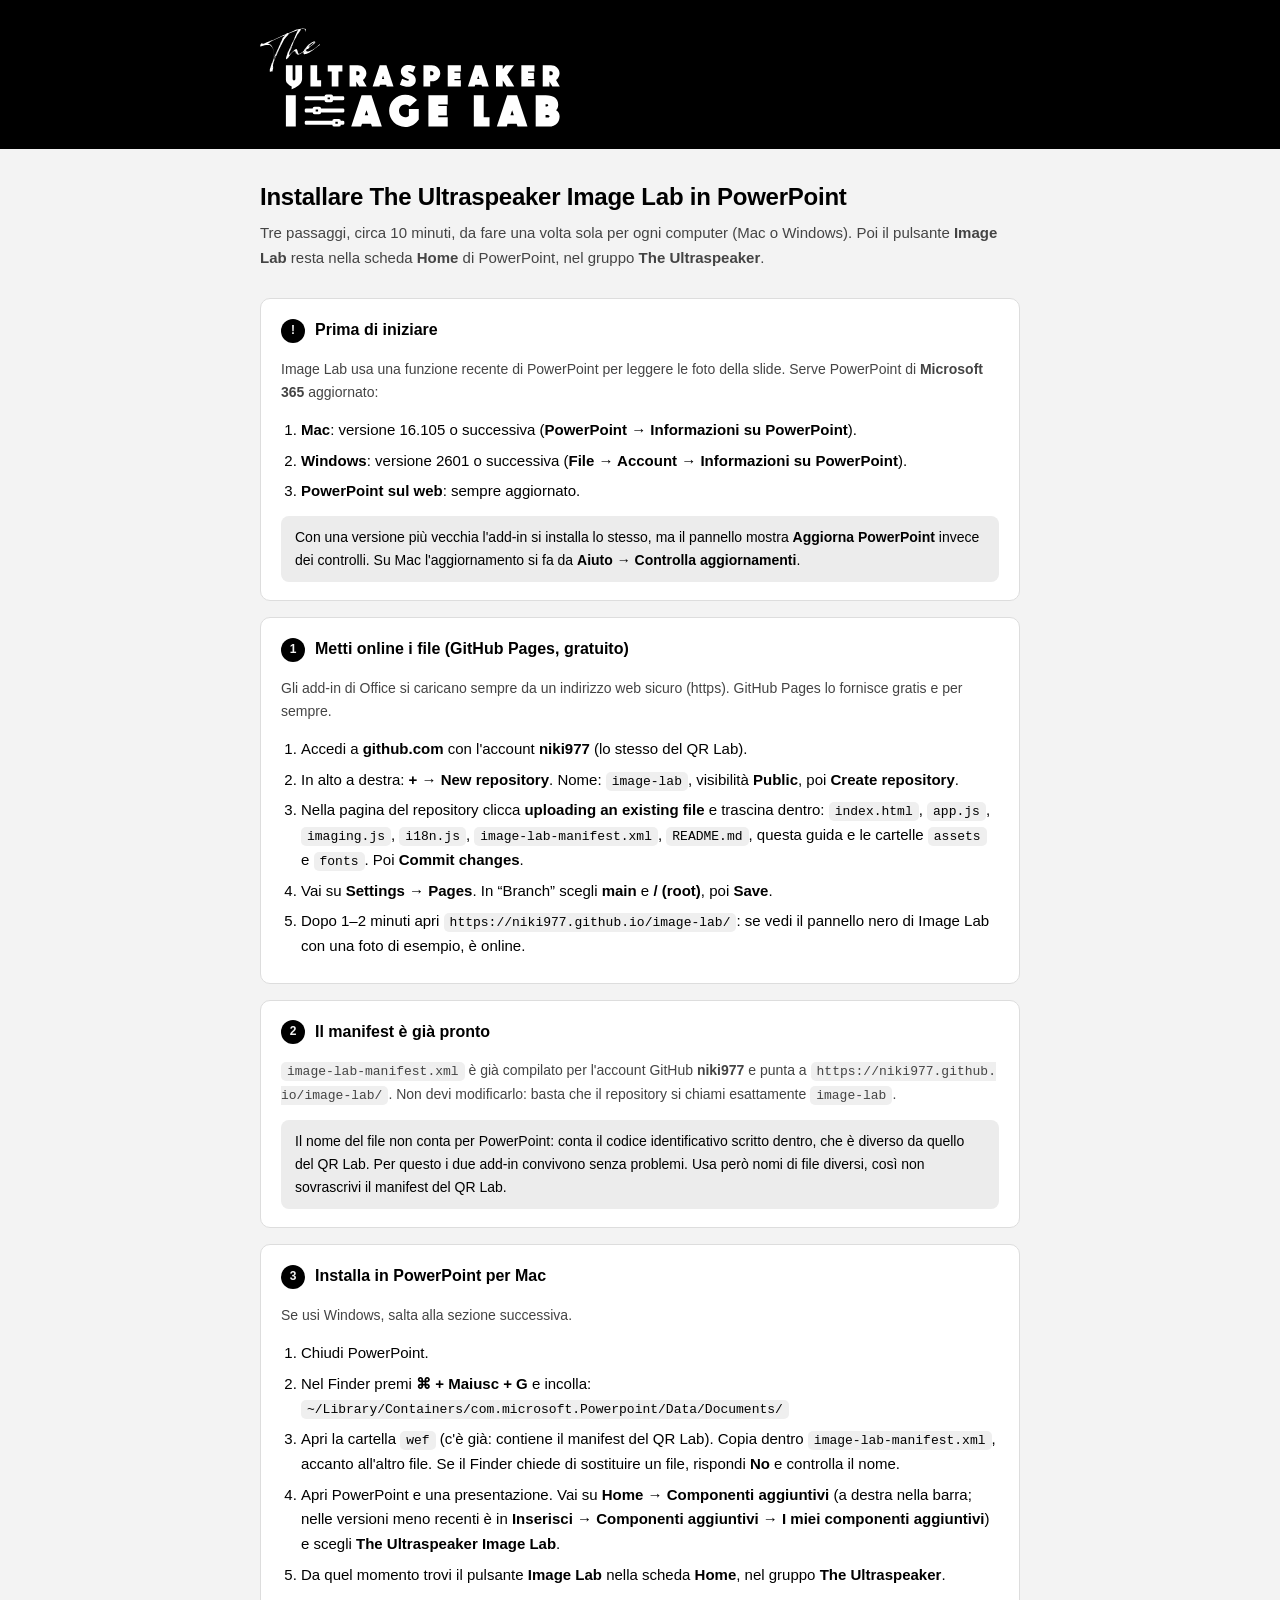
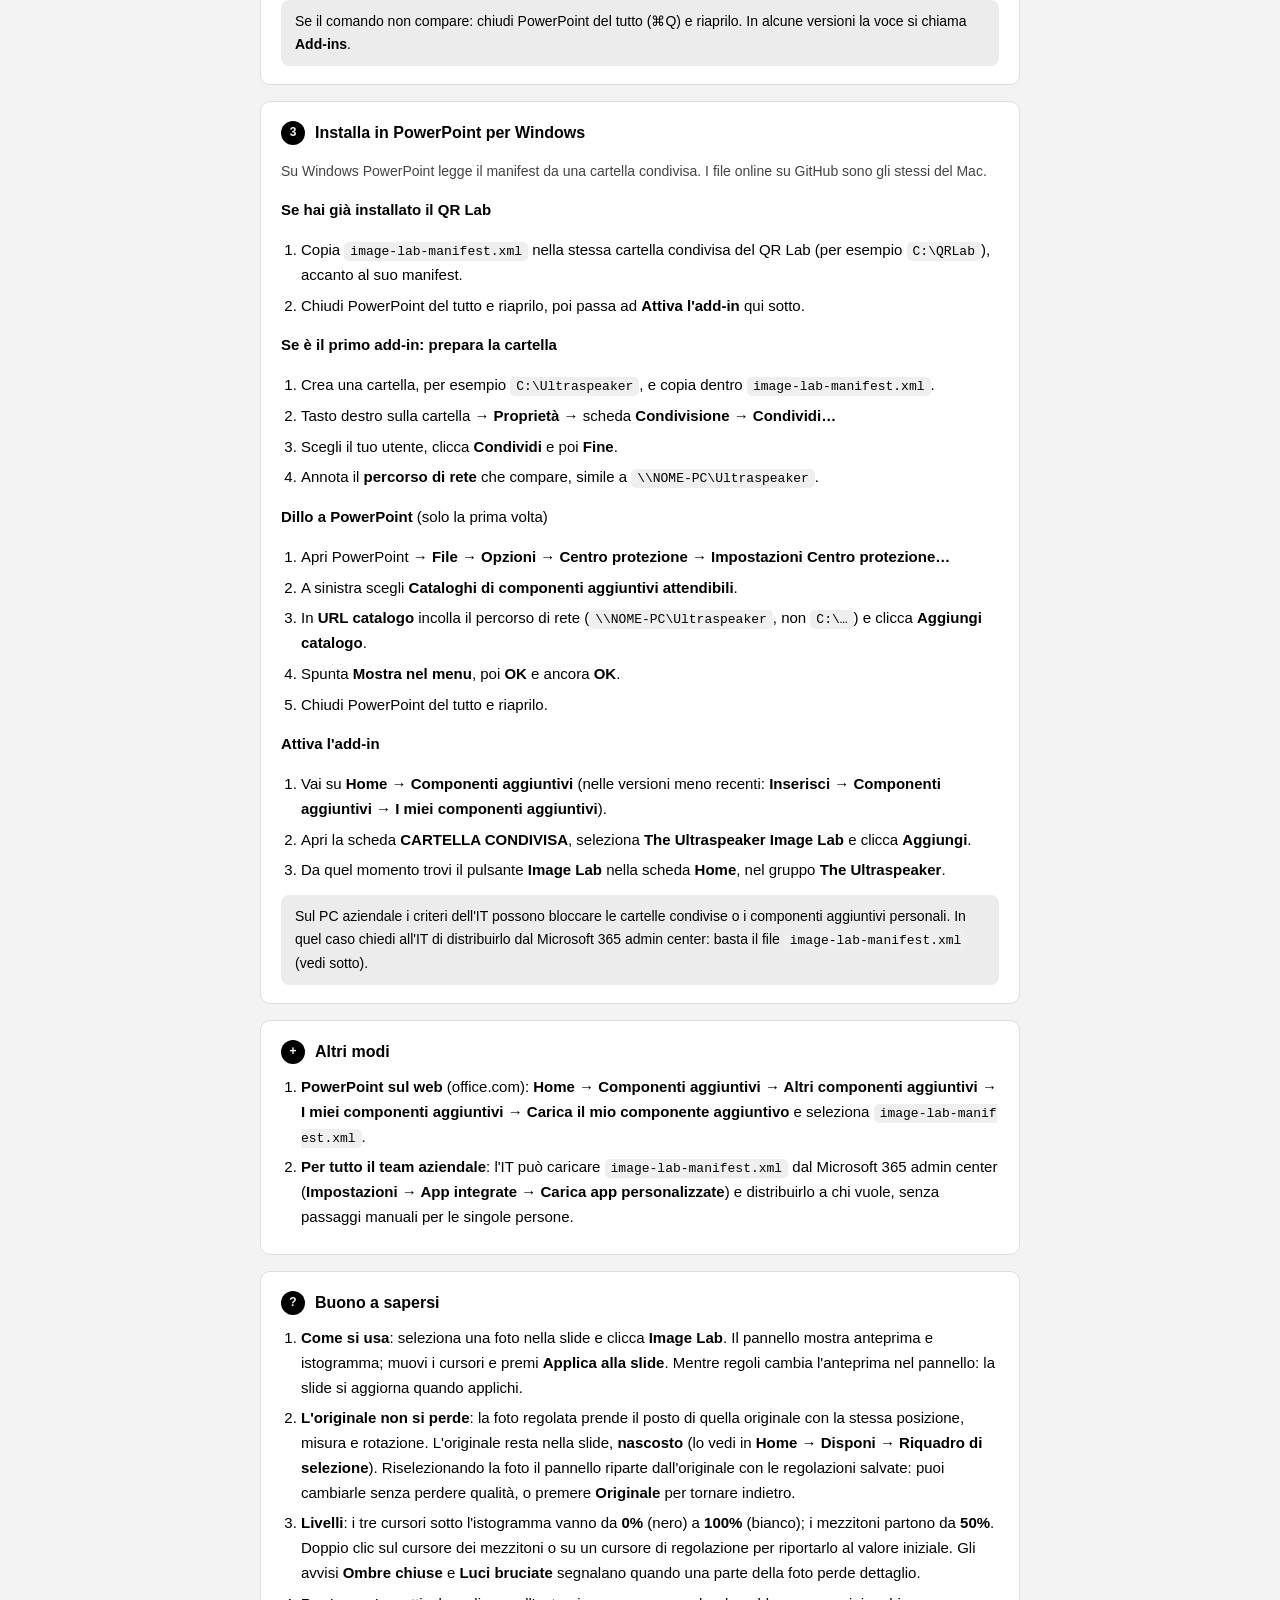
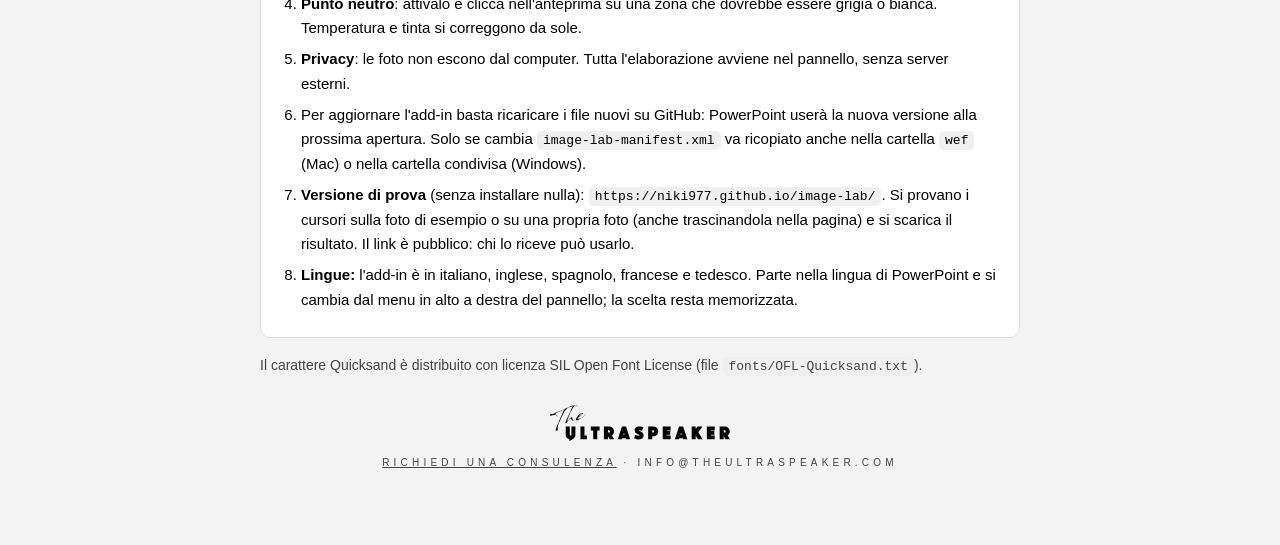
==== GUIDA-INSTALLAZIONE.html @ d221530e "Add files via upload" ====
<!doctype html>
<html lang="it">
<head>
<meta charset="utf-8">
<meta name="viewport" content="width=device-width, initial-scale=1">
<title>Installare The Ultraspeaker Image Lab</title>
<style>
@font-face{font-family:"Quicksand";font-weight:500;src:url(fonts/quicksand-latin-500-normal.woff2) format("woff2")}
@font-face{font-family:"Quicksand";font-weight:700;src:url(fonts/quicksand-latin-700-normal.woff2) format("woff2")}
:root{--bg:#f3f3f3;--surface:#fff;--ink:#000;--ink-2:#444;--line:#ddd;--soft:#ececec;--code:#efefef}
@media (prefers-color-scheme: dark){:root{--bg:#000;--surface:#111;--ink:#fff;--ink-2:#c8c8c8;--line:#2a2a2a;--soft:#222;--code:#1c1c1c;color-scheme:dark}}
body{margin:0;background:var(--bg);color:var(--ink);font:500 15px/1.65 "Quicksand","Avenir Next","Segoe UI",Arial,sans-serif}
header{background:#000;color:#fff;padding:28px 16px 22px}
header .in,main{max-width:760px;margin:0 auto}
header img{display:block;width:min(300px,75%);height:auto}
main{padding:28px 16px 64px}
h1{font-size:24px;margin:0 0 4px;letter-spacing:-.01em;text-wrap:balance}
.lead{color:var(--ink-2);margin:0 0 28px}
section{background:var(--surface);border:1px solid var(--line);border-radius:10px;padding:18px 20px;margin-bottom:16px}
h2{font-size:16px;margin:0 0 10px;display:flex;gap:10px;align-items:center}
h2 .n{background:var(--ink);color:var(--bg);border-radius:50%;width:24px;height:24px;display:grid;place-items:center;font-size:12px;flex:none}
p b,li b{font-weight:700}
ol{padding-left:20px;margin:0}li{margin:6px 0}
code{background:var(--code);padding:2px 6px;border-radius:5px;font-size:13px;word-break:break-all;font-family:ui-monospace,Menlo,monospace}
.note{background:var(--soft);border-radius:8px;padding:10px 14px;font-size:14px;margin-top:12px}
.muted{color:var(--ink-2);font-size:14px}
.tag{text-align:center;font-size:10px;letter-spacing:.42em;text-transform:uppercase;color:var(--ink-2);margin-top:28px}
.tag img{display:block;width:180px;height:auto;margin:0 auto 14px}
</style>
</head>
<body>
<header><div class="in">
  <img src="assets/logo-image-lab-white.svg" alt="The Ultraspeaker Image Lab">
</div></header>
<main>
<h1>Installare The Ultraspeaker Image Lab in PowerPoint</h1>
<p class="lead">Tre passaggi, circa 10 minuti, da fare una volta sola per ogni computer (Mac o Windows). Poi il pulsante <b>Image Lab</b> resta nella scheda <b>Home</b> di PowerPoint, nel gruppo <b>The Ultraspeaker</b>.</p>

<section>
<h2><span class="n">!</span>Prima di iniziare</h2>
<p class="muted">Image Lab usa una funzione recente di PowerPoint per leggere le foto della slide. Serve PowerPoint di <b>Microsoft 365</b> aggiornato:</p>
<ol>
<li><b>Mac</b>: versione 16.105 o successiva (<b>PowerPoint → Informazioni su PowerPoint</b>).</li>
<li><b>Windows</b>: versione 2601 o successiva (<b>File → Account → Informazioni su PowerPoint</b>).</li>
<li><b>PowerPoint sul web</b>: sempre aggiornato.</li>
</ol>
<div class="note">Con una versione più vecchia l'add-in si installa lo stesso, ma il pannello mostra <b>Aggiorna PowerPoint</b> invece dei controlli. Su Mac l'aggiornamento si fa da <b>Aiuto → Controlla aggiornamenti</b>.</div>
</section>

<section>
<h2><span class="n">1</span>Metti online i file (GitHub Pages, gratuito)</h2>
<p class="muted">Gli add-in di Office si caricano sempre da un indirizzo web sicuro (https). GitHub Pages lo fornisce gratis e per sempre.</p>
<ol>
<li>Accedi a <b>github.com</b> con l'account <b>niki977</b> (lo stesso del QR Lab).</li>
<li>In alto a destra: <b>+ → New repository</b>. Nome: <code>image-lab</code>, visibilità <b>Public</b>, poi <b>Create repository</b>.</li>
<li>Nella pagina del repository clicca <b>uploading an existing file</b> e trascina dentro: <code>index.html</code>, <code>app.js</code>, <code>imaging.js</code>, <code>i18n.js</code>, <code>image-lab-manifest.xml</code>, <code>README.md</code>, questa guida e le cartelle <code>assets</code> e <code>fonts</code>. Poi <b>Commit changes</b>.</li>
<li>Vai su <b>Settings → Pages</b>. In “Branch” scegli <b>main</b> e <b>/ (root)</b>, poi <b>Save</b>.</li>
<li>Dopo 1–2 minuti apri <code>https://niki977.github.io/image-lab/</code>: se vedi il pannello nero di Image Lab con una foto di esempio, è online.</li>
</ol>
</section>

<section>
<h2><span class="n">2</span>Il manifest è già pronto</h2>
<p class="muted"><code>image-lab-manifest.xml</code> è già compilato per l'account GitHub <b>niki977</b> e punta a <code>https://niki977.github.io/image-lab/</code>. Non devi modificarlo: basta che il repository si chiami esattamente <code>image-lab</code>.</p>
<div class="note">Il nome del file non conta per PowerPoint: conta il codice identificativo scritto dentro, che è diverso da quello del QR Lab. Per questo i due add-in convivono senza problemi. Usa però nomi di file diversi, così non sovrascrivi il manifest del QR Lab.</div>
</section>

<section>
<h2><span class="n">3</span>Installa in PowerPoint per Mac</h2>
<p class="muted">Se usi Windows, salta alla sezione successiva.</p>
<ol>
<li>Chiudi PowerPoint.</li>
<li>Nel Finder premi <b>⌘ + Maiusc + G</b> e incolla:<br><code>~/Library/Containers/com.microsoft.Powerpoint/Data/Documents/</code></li>
<li>Apri la cartella <code>wef</code> (c'è già: contiene il manifest del QR Lab). Copia dentro <code>image-lab-manifest.xml</code>, accanto all'altro file. Se il Finder chiede di sostituire un file, rispondi <b>No</b> e controlla il nome.</li>
<li>Apri PowerPoint e una presentazione. Vai su <b>Home → Componenti aggiuntivi</b> (a destra nella barra; nelle versioni meno recenti è in <b>Inserisci → Componenti aggiuntivi → I miei componenti aggiuntivi</b>) e scegli <b>The Ultraspeaker Image Lab</b>.</li>
<li>Da quel momento trovi il pulsante <b>Image Lab</b> nella scheda <b>Home</b>, nel gruppo <b>The Ultraspeaker</b>.</li>
</ol>
<div class="note">Se il comando non compare: chiudi PowerPoint del tutto (⌘Q) e riaprilo. In alcune versioni la voce si chiama <b>Add-ins</b>.</div>
</section>

<section>
<h2><span class="n">3</span>Installa in PowerPoint per Windows</h2>
<p class="muted">Su Windows PowerPoint legge il manifest da una cartella condivisa. I file online su GitHub sono gli stessi del Mac.</p>
<p><b>Se hai già installato il QR Lab</b></p>
<ol>
<li>Copia <code>image-lab-manifest.xml</code> nella stessa cartella condivisa del QR Lab (per esempio <code>C:\QRLab</code>), accanto al suo manifest.</li>
<li>Chiudi PowerPoint del tutto e riaprilo, poi passa ad <b>Attiva l'add-in</b> qui sotto.</li>
</ol>
<p><b>Se è il primo add-in: prepara la cartella</b></p>
<ol>
<li>Crea una cartella, per esempio <code>C:\Ultraspeaker</code>, e copia dentro <code>image-lab-manifest.xml</code>.</li>
<li>Tasto destro sulla cartella → <b>Proprietà</b> → scheda <b>Condivisione</b> → <b>Condividi…</b></li>
<li>Scegli il tuo utente, clicca <b>Condividi</b> e poi <b>Fine</b>.</li>
<li>Annota il <b>percorso di rete</b> che compare, simile a <code>\\NOME-PC\Ultraspeaker</code>.</li>
</ol>
<p><b>Dillo a PowerPoint</b> (solo la prima volta)</p>
<ol>
<li>Apri PowerPoint → <b>File → Opzioni → Centro protezione → Impostazioni Centro protezione…</b></li>
<li>A sinistra scegli <b>Cataloghi di componenti aggiuntivi attendibili</b>.</li>
<li>In <b>URL catalogo</b> incolla il percorso di rete (<code>\\NOME-PC\Ultraspeaker</code>, non <code>C:\…</code>) e clicca <b>Aggiungi catalogo</b>.</li>
<li>Spunta <b>Mostra nel menu</b>, poi <b>OK</b> e ancora <b>OK</b>.</li>
<li>Chiudi PowerPoint del tutto e riaprilo.</li>
</ol>
<p><b>Attiva l'add-in</b></p>
<ol>
<li>Vai su <b>Home → Componenti aggiuntivi</b> (nelle versioni meno recenti: <b>Inserisci → Componenti aggiuntivi → I miei componenti aggiuntivi</b>).</li>
<li>Apri la scheda <b>CARTELLA CONDIVISA</b>, seleziona <b>The Ultraspeaker Image Lab</b> e clicca <b>Aggiungi</b>.</li>
<li>Da quel momento trovi il pulsante <b>Image Lab</b> nella scheda <b>Home</b>, nel gruppo <b>The Ultraspeaker</b>.</li>
</ol>
<div class="note">Sul PC aziendale i criteri dell'IT possono bloccare le cartelle condivise o i componenti aggiuntivi personali. In quel caso chiedi all'IT di distribuirlo dal Microsoft 365 admin center: basta il file <code>image-lab-manifest.xml</code> (vedi sotto).</div>
</section>

<section>
<h2><span class="n">+</span>Altri modi</h2>
<ol>
<li><b>PowerPoint sul web</b> (office.com): <b>Home → Componenti aggiuntivi → Altri componenti aggiuntivi → I miei componenti aggiuntivi → Carica il mio componente aggiuntivo</b> e seleziona <code>image-lab-manifest.xml</code>.</li>
<li><b>Per tutto il team aziendale</b>: l'IT può caricare <code>image-lab-manifest.xml</code> dal Microsoft 365 admin center (<b>Impostazioni → App integrate → Carica app personalizzate</b>) e distribuirlo a chi vuole, senza passaggi manuali per le singole persone.</li>
</ol>
</section>

<section>
<h2><span class="n">?</span>Buono a sapersi</h2>
<ol>
<li><b>Come si usa</b>: seleziona una foto nella slide e clicca <b>Image Lab</b>. Il pannello mostra anteprima e istogramma; muovi i cursori e premi <b>Applica alla slide</b>. Mentre regoli cambia l'anteprima nel pannello: la slide si aggiorna quando applichi.</li>
<li><b>L'originale non si perde</b>: la foto regolata prende il posto di quella originale con la stessa posizione, misura e rotazione. L'originale resta nella slide, <b>nascosto</b> (lo vedi in <b>Home → Disponi → Riquadro di selezione</b>). Riselezionando la foto il pannello riparte dall'originale con le regolazioni salvate: puoi cambiarle senza perdere qualità, o premere <b>Originale</b> per tornare indietro.</li>
<li><b>Livelli</b>: i tre cursori sotto l'istogramma vanno da <b>0%</b> (nero) a <b>100%</b> (bianco); i mezzitoni partono da <b>50%</b>. Doppio clic sul cursore dei mezzitoni o su un cursore di regolazione per riportarlo al valore iniziale. Gli avvisi <b>Ombre chiuse</b> e <b>Luci bruciate</b> segnalano quando una parte della foto perde dettaglio.</li>
<li><b>Punto neutro</b>: attivalo e clicca nell'anteprima su una zona che dovrebbe essere grigia o bianca. Temperatura e tinta si correggono da sole.</li>
<li><b>Privacy</b>: le foto non escono dal computer. Tutta l'elaborazione avviene nel pannello, senza server esterni.</li>
<li>Per aggiornare l'add-in basta ricaricare i file nuovi su GitHub: PowerPoint userà la nuova versione alla prossima apertura. Solo se cambia <code>image-lab-manifest.xml</code> va ricopiato anche nella cartella <code>wef</code> (Mac) o nella cartella condivisa (Windows).</li>
<li><b>Versione di prova</b> (senza installare nulla): <code>https://niki977.github.io/image-lab/</code>. Si provano i cursori sulla foto di esempio o su una propria foto (anche trascinandola nella pagina) e si scarica il risultato. Il link è pubblico: chi lo riceve può usarlo.</li>
<li><b>Lingue:</b> l'add-in è in italiano, inglese, spagnolo, francese e tedesco. Parte nella lingua di PowerPoint e si cambia dal menu in alto a destra del pannello; la scelta resta memorizzata.</li>
</ol>
</section>
<p class="muted">Il carattere Quicksand è distribuito con licenza SIL Open Font License (file <code>fonts/OFL-Quicksand.txt</code>).</p>
<p class="tag"><picture><source srcset="assets/logo-ultraspeaker-white.svg" media="(prefers-color-scheme: dark)"><img src="assets/logo-ultraspeaker-black.svg" alt="The Ultraspeaker"></picture><a href="mailto:info@theultraspeaker.com" style="color:inherit">Richiedi una consulenza</a> · info@theultraspeaker.com</p>
</main>
</body>
</html>
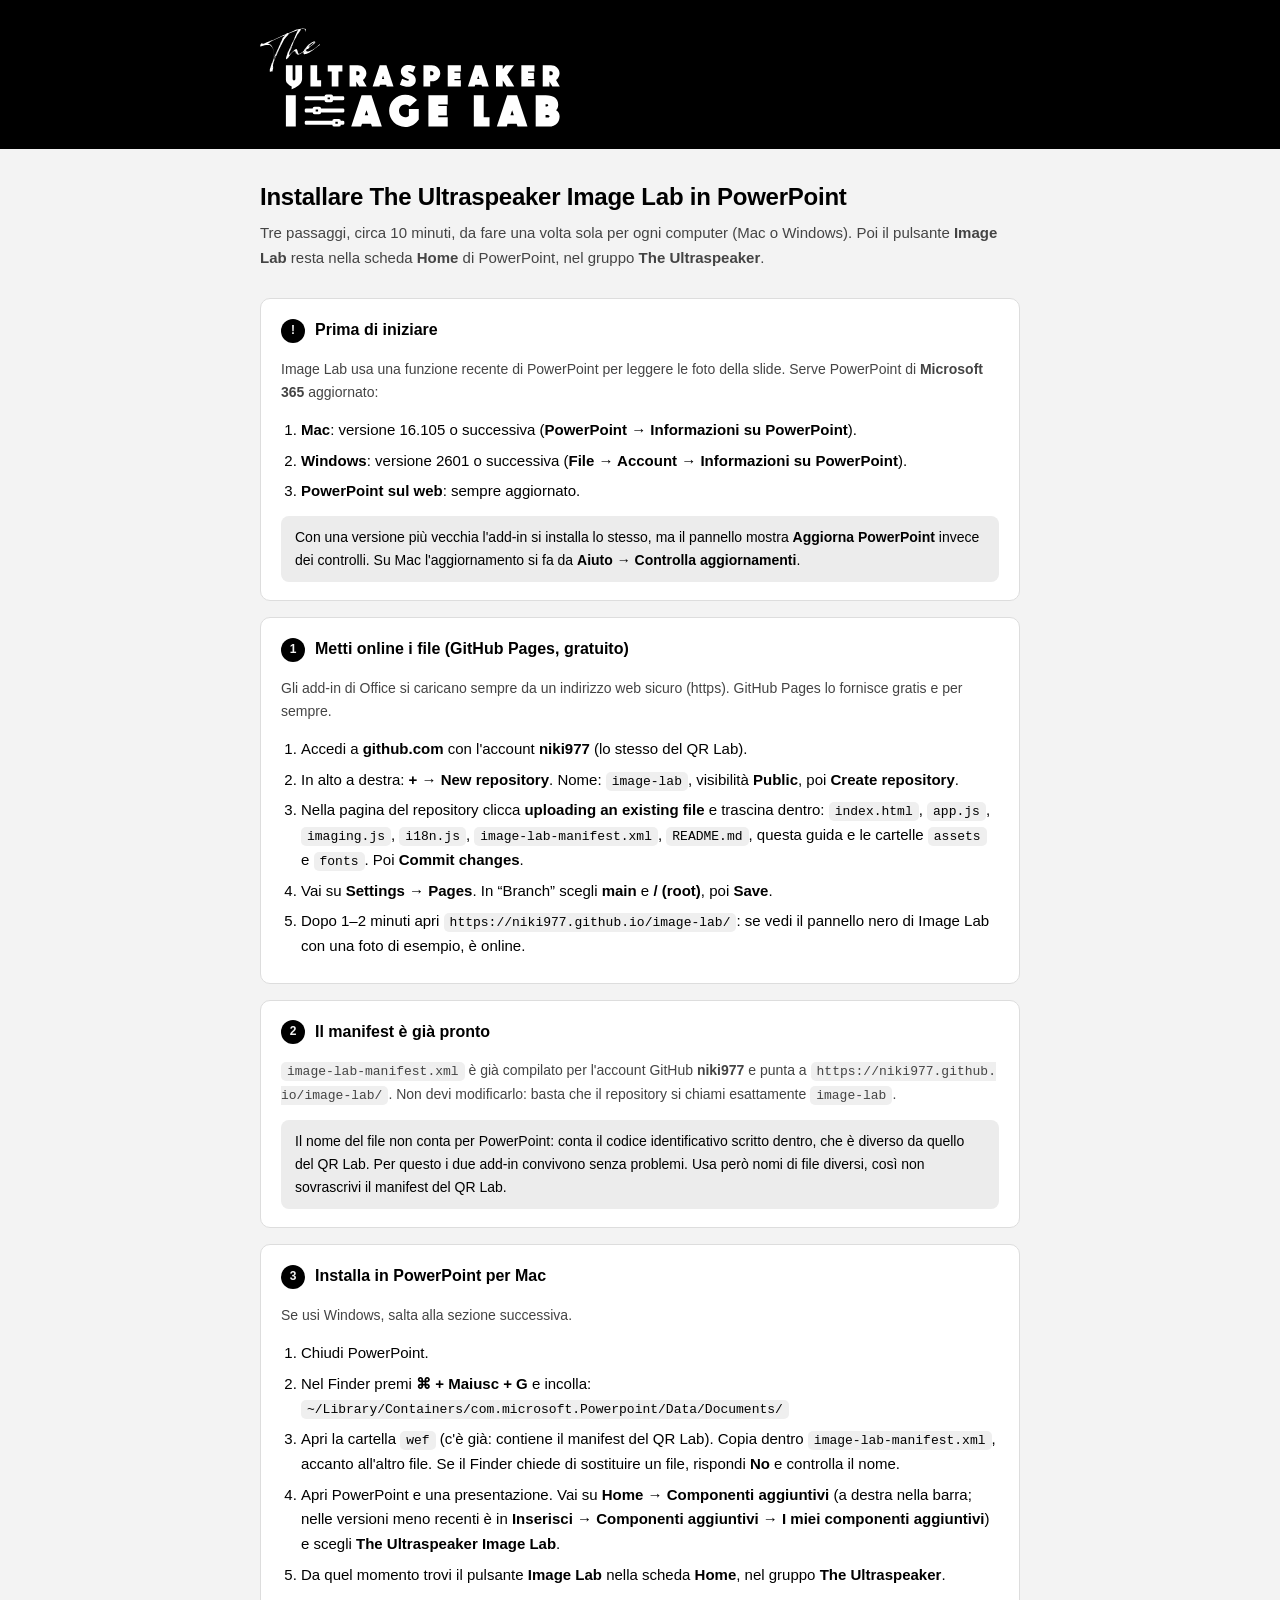
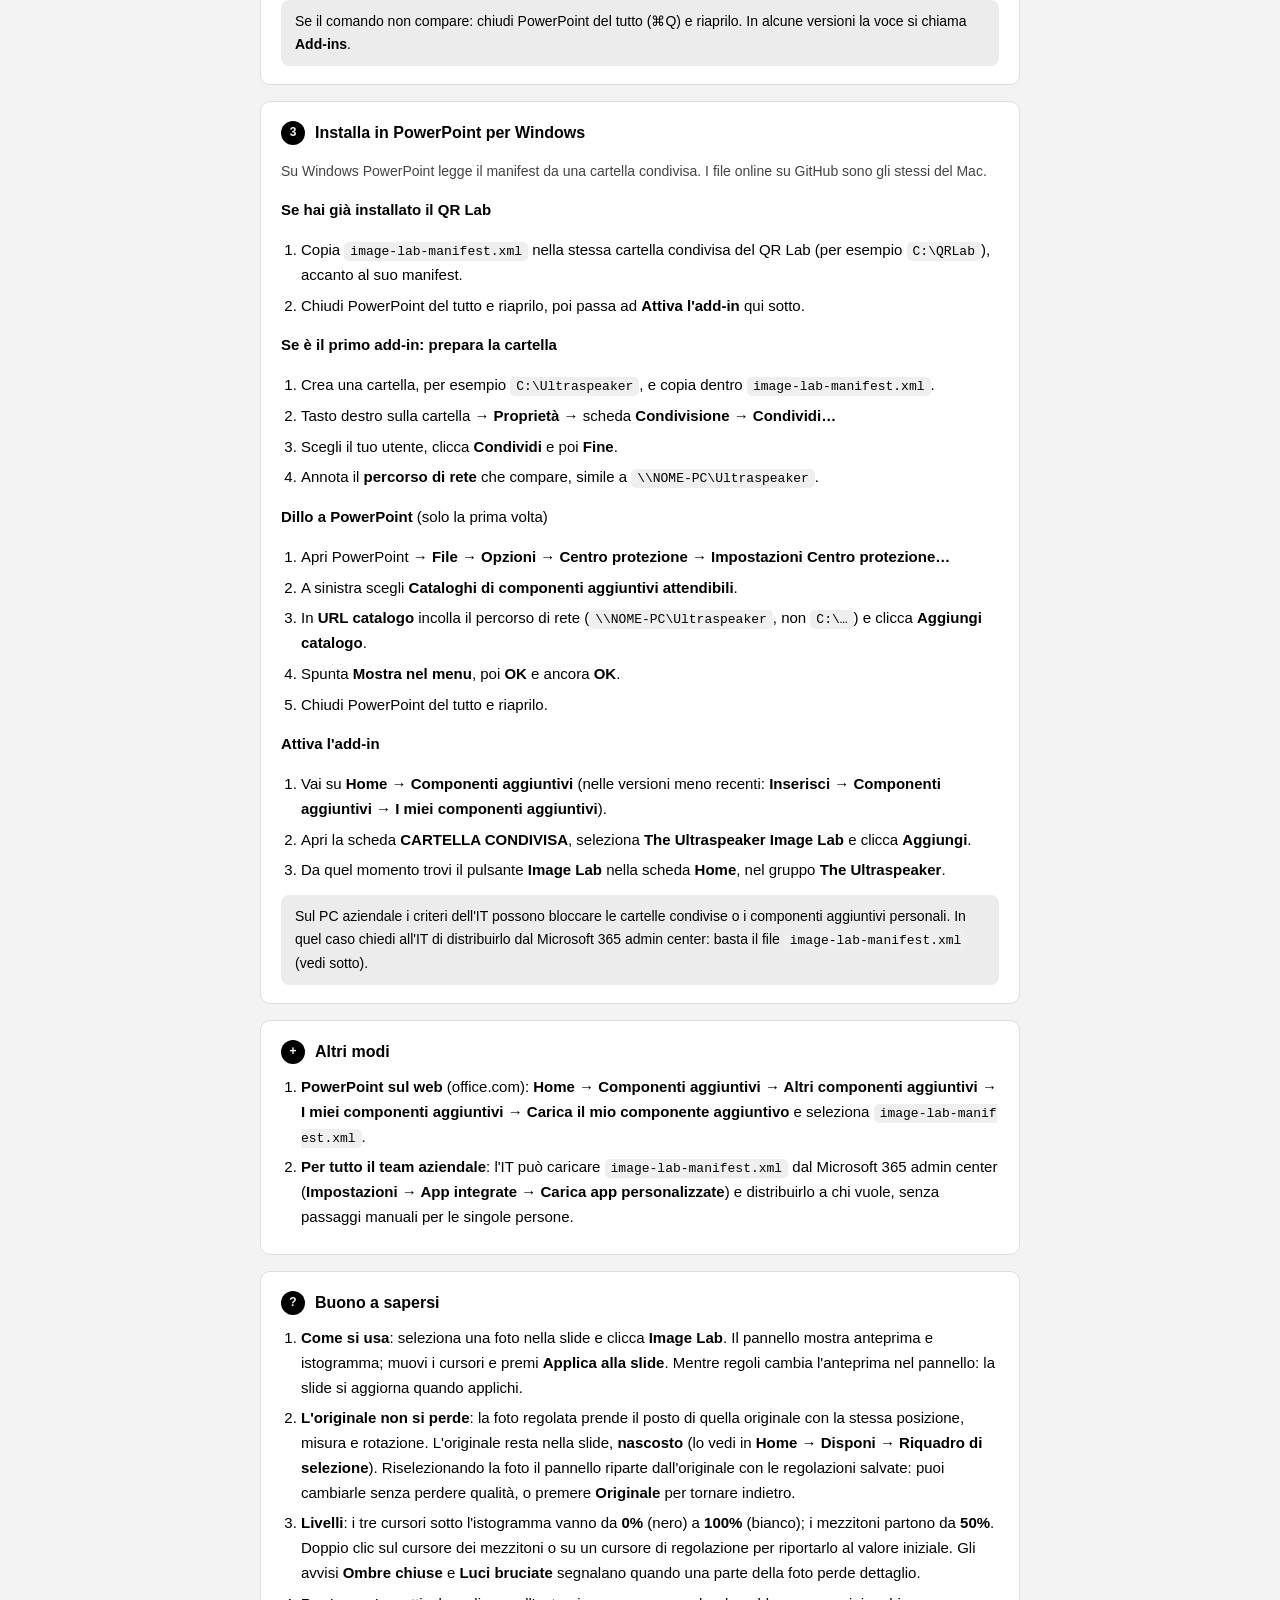
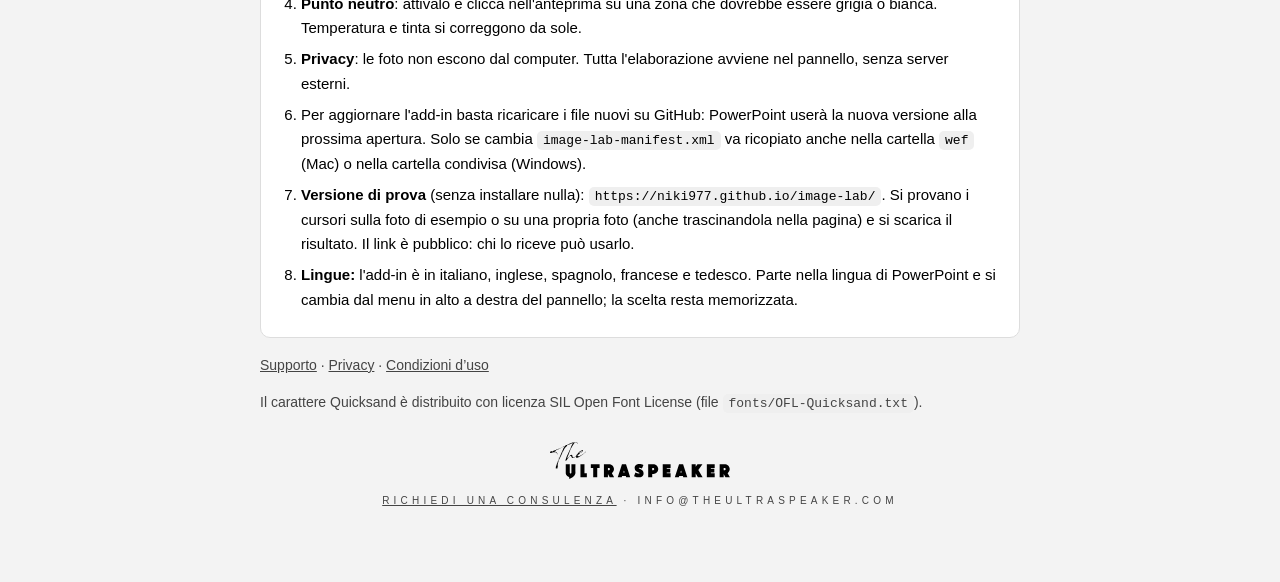
==== commit 10b1fe60: "Add files via upload" ====
--- a/GUIDA-INSTALLAZIONE.html
+++ b/GUIDA-INSTALLAZIONE.html
@@ -4,6 +4,9 @@
 <meta charset="utf-8">
 <meta name="viewport" content="width=device-width, initial-scale=1">
 <title>Installare The Ultraspeaker Image Lab</title>
+<link rel="icon" type="image/png" sizes="32x32" href="assets/image-lab-icon-32.png">
+<link rel="icon" type="image/svg+xml" href="assets/favicon.svg">
+<link rel="apple-touch-icon" href="assets/image-lab-icon-180.png">
 <style>
 @font-face{font-family:"Quicksand";font-weight:500;src:url(fonts/quicksand-latin-500-normal.woff2) format("woff2")}
 @font-face{font-family:"Quicksand";font-weight:700;src:url(fonts/quicksand-latin-700-normal.woff2) format("woff2")}
@@ -131,6 +134,7 @@
 <li><b>Lingue:</b> l'add-in è in italiano, inglese, spagnolo, francese e tedesco. Parte nella lingua di PowerPoint e si cambia dal menu in alto a destra del pannello; la scelta resta memorizzata.</li>
 </ol>
 </section>
+<p class="muted"><a href="support.html" style="color:inherit">Supporto</a> · <a href="privacy.html" style="color:inherit">Privacy</a> · <a href="terms.html" style="color:inherit">Condizioni d’uso</a></p>
 <p class="muted">Il carattere Quicksand è distribuito con licenza SIL Open Font License (file <code>fonts/OFL-Quicksand.txt</code>).</p>
 <p class="tag"><picture><source srcset="assets/logo-ultraspeaker-white.svg" media="(prefers-color-scheme: dark)"><img src="assets/logo-ultraspeaker-black.svg" alt="The Ultraspeaker"></picture><a href="mailto:info@theultraspeaker.com" style="color:inherit">Richiedi una consulenza</a> · info@theultraspeaker.com</p>
 </main>
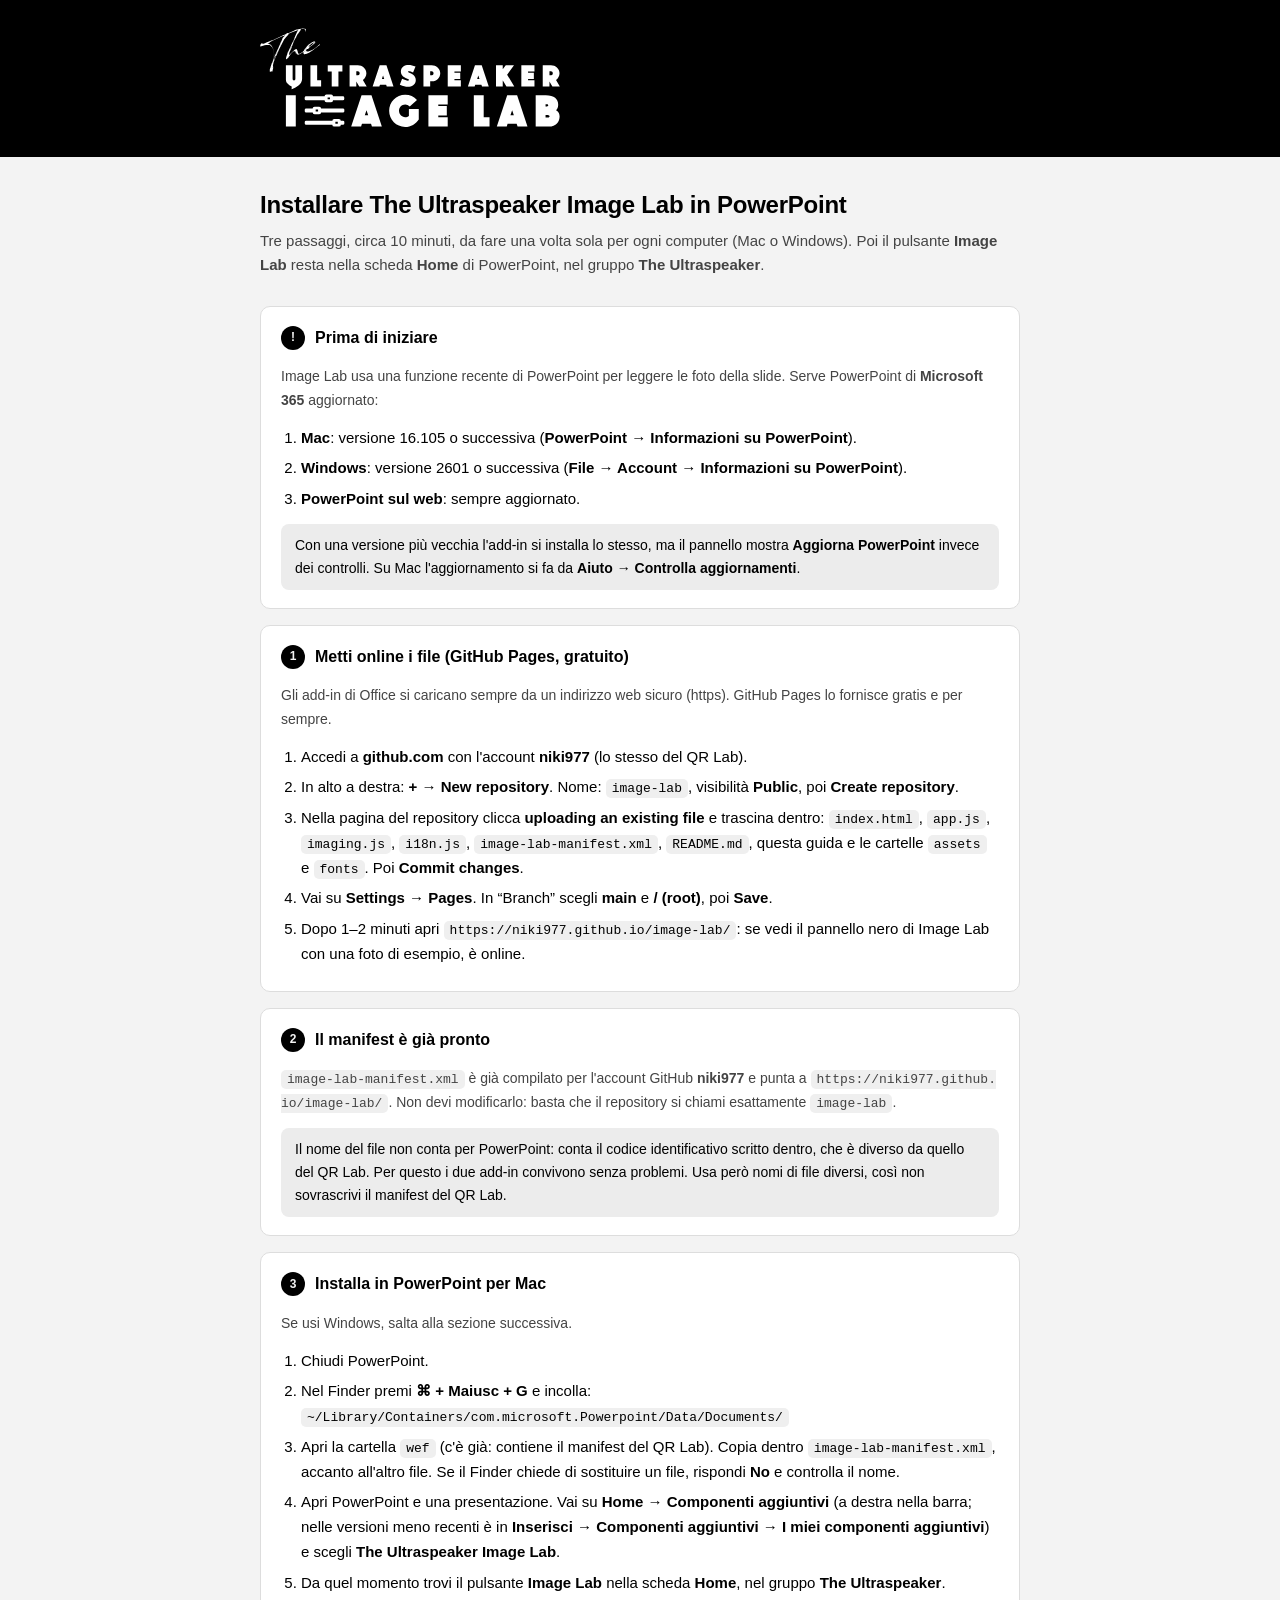
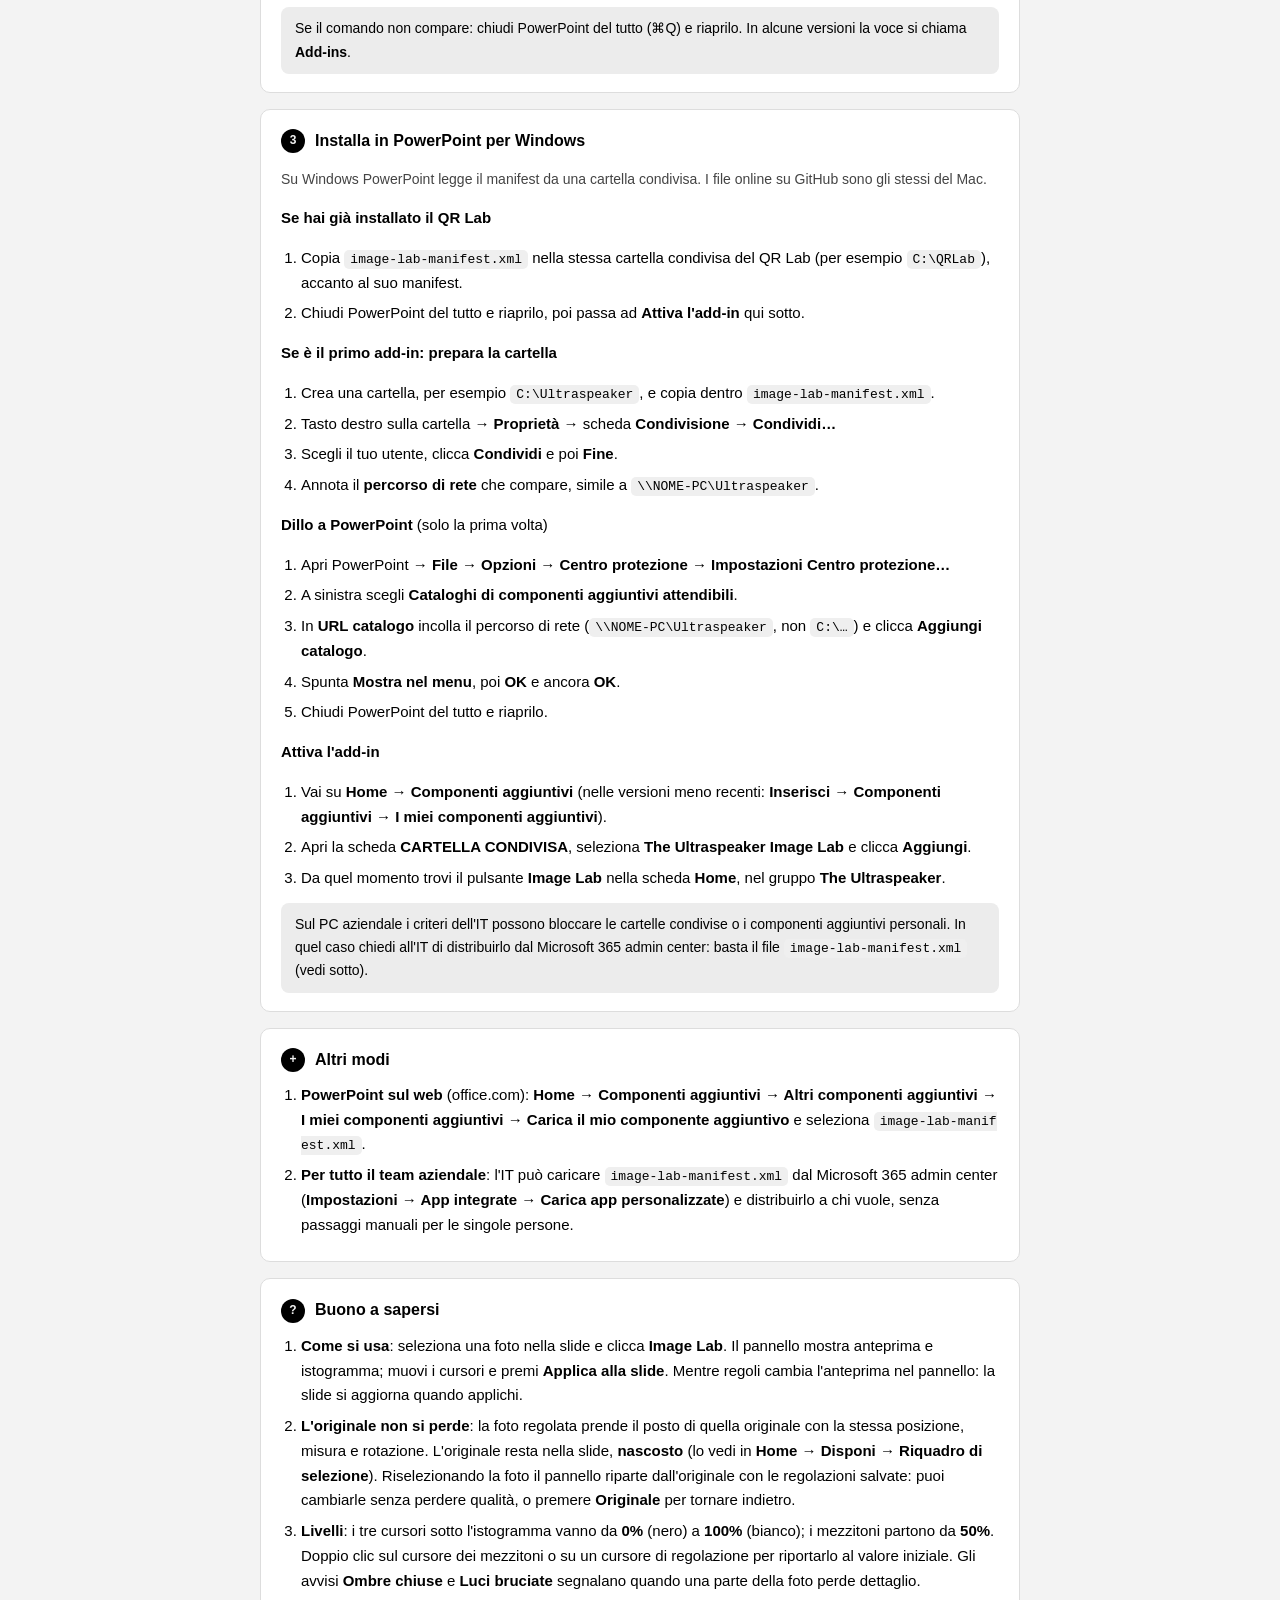
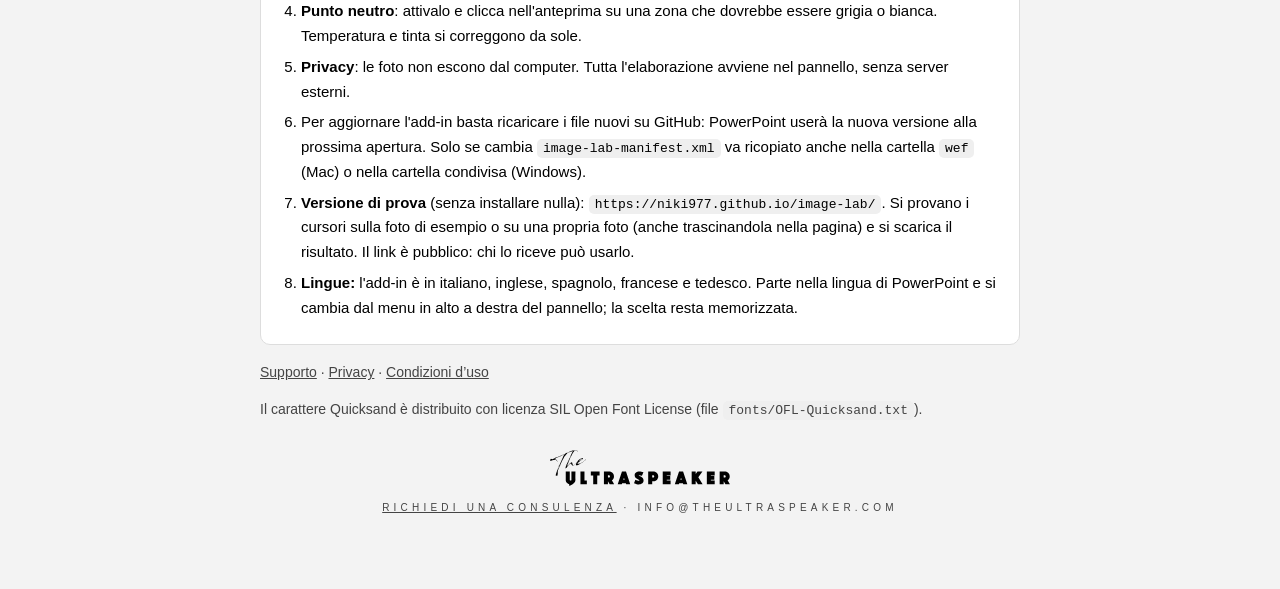
==== commit 9f4d434e: "Add files via upload" ====
--- a/GUIDA-INSTALLAZIONE.html
+++ b/GUIDA-INSTALLAZIONE.html
@@ -33,7 +33,7 @@
 </head>
 <body>
 <header><div class="in">
-  <img src="assets/logo-image-lab-white.svg" alt="The Ultraspeaker Image Lab">
+  <a href="https://www.theultraspeaker.com/" target="_blank" rel="noopener" style="display:inline-block"><img src="assets/logo-image-lab-white.svg" alt="The Ultraspeaker Image Lab"></a>
 </div></header>
 <main>
 <h1>Installare The Ultraspeaker Image Lab in PowerPoint</h1>
@@ -136,7 +136,7 @@
 </section>
 <p class="muted"><a href="support.html" style="color:inherit">Supporto</a> · <a href="privacy.html" style="color:inherit">Privacy</a> · <a href="terms.html" style="color:inherit">Condizioni d’uso</a></p>
 <p class="muted">Il carattere Quicksand è distribuito con licenza SIL Open Font License (file <code>fonts/OFL-Quicksand.txt</code>).</p>
-<p class="tag"><picture><source srcset="assets/logo-ultraspeaker-white.svg" media="(prefers-color-scheme: dark)"><img src="assets/logo-ultraspeaker-black.svg" alt="The Ultraspeaker"></picture><a href="mailto:info@theultraspeaker.com" style="color:inherit">Richiedi una consulenza</a> · info@theultraspeaker.com</p>
+<p class="tag"><a href="https://www.theultraspeaker.com/" target="_blank" rel="noopener" style="display:block"><picture><source srcset="assets/logo-ultraspeaker-white.svg" media="(prefers-color-scheme: dark)"><img src="assets/logo-ultraspeaker-black.svg" alt="The Ultraspeaker"></picture></a><a href="mailto:info@theultraspeaker.com" style="color:inherit">Richiedi una consulenza</a> · info@theultraspeaker.com</p>
 </main>
 </body>
 </html>
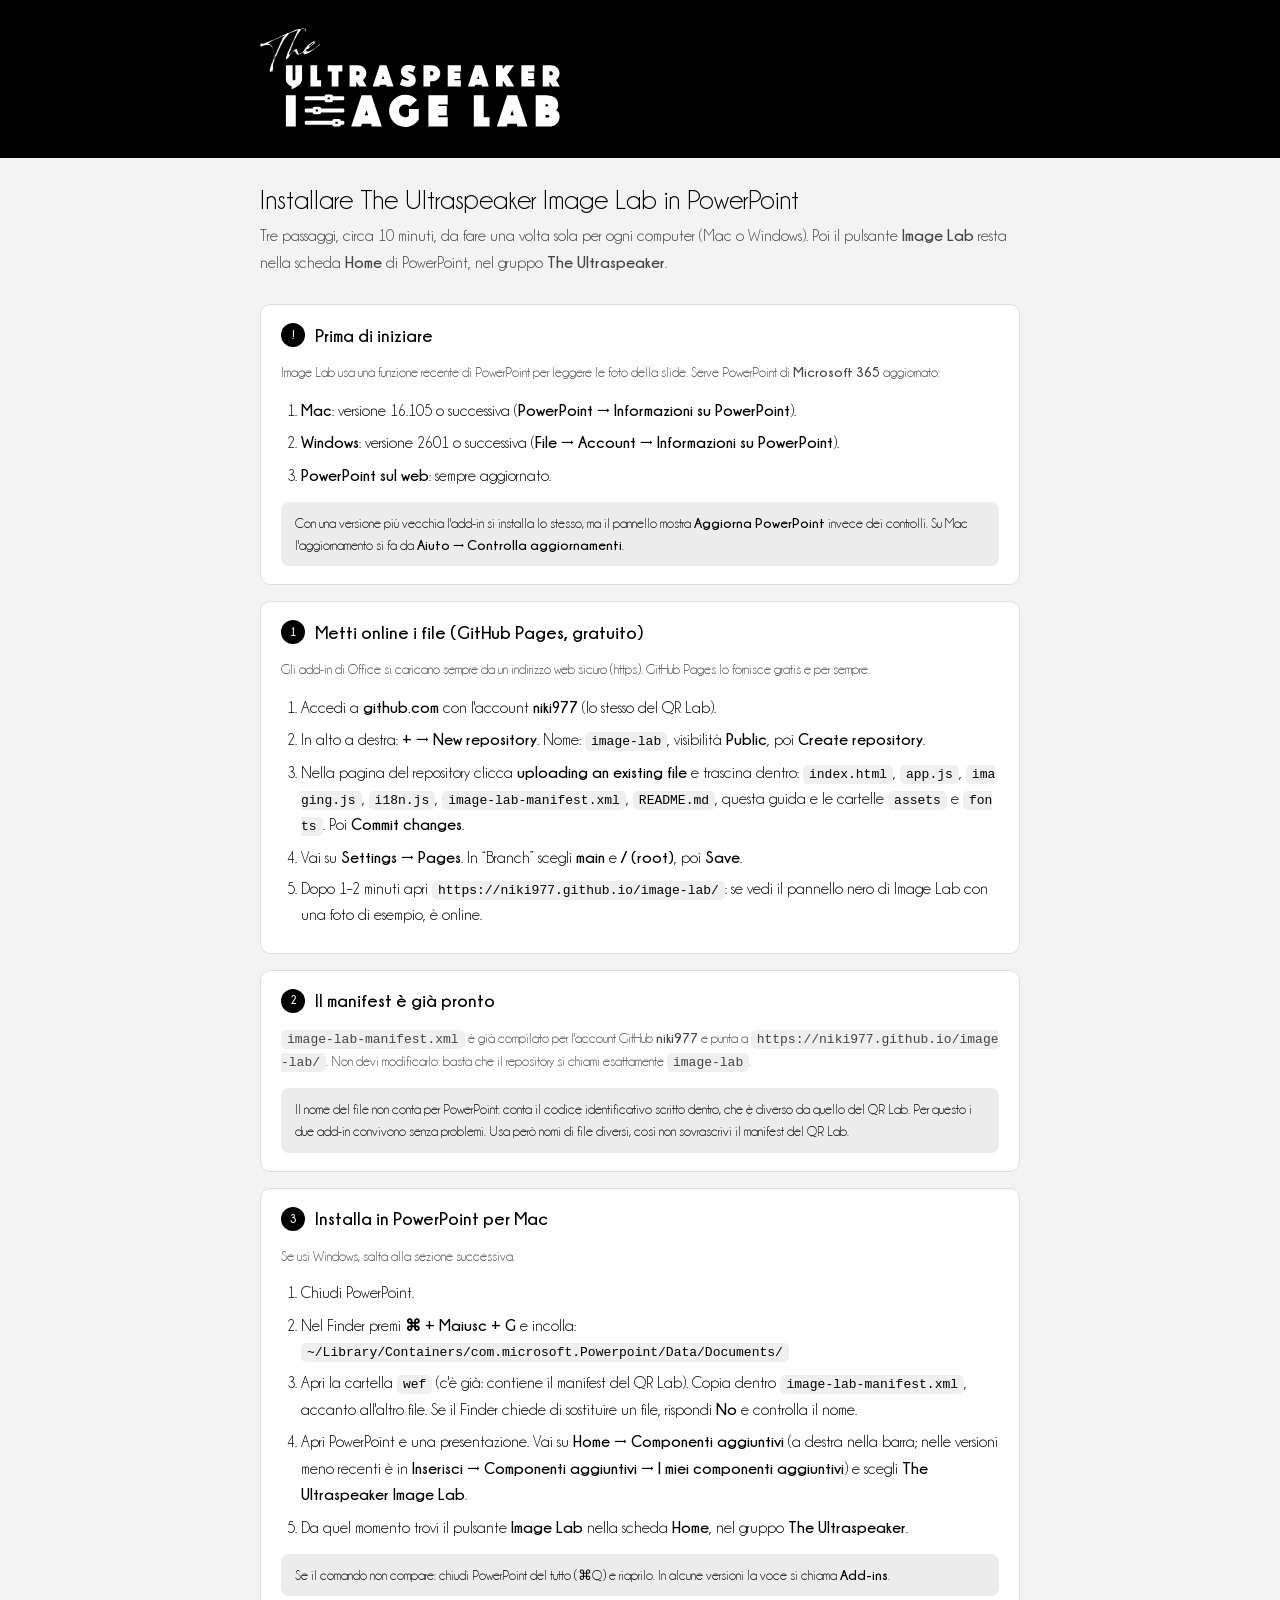
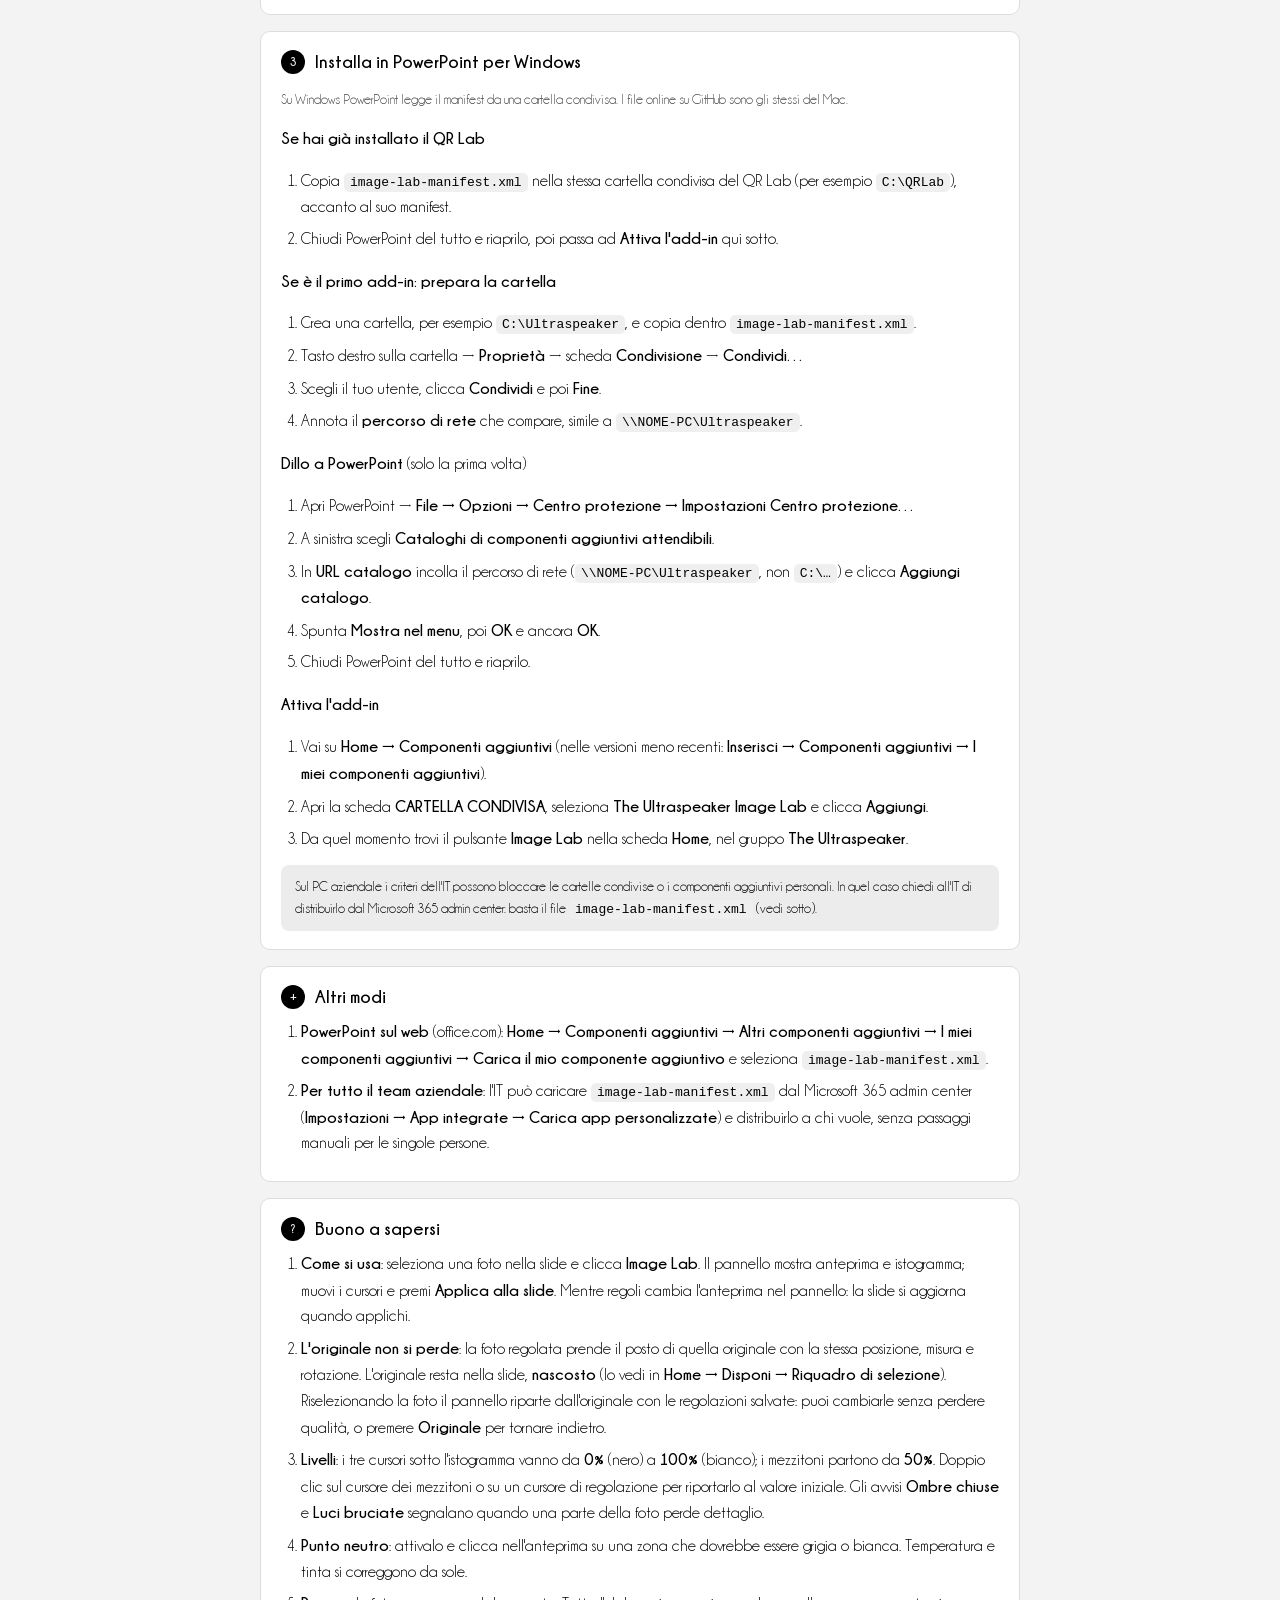
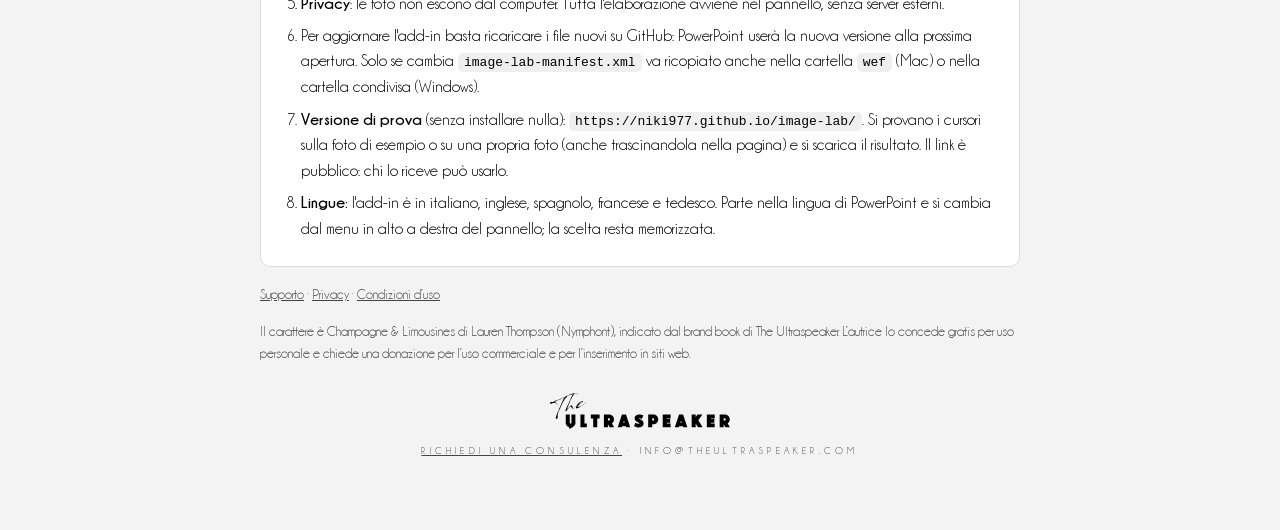
==== commit 4a1cdfd9: "Add files via upload" ====
--- a/GUIDA-INSTALLAZIONE.html
+++ b/GUIDA-INSTALLAZIONE.html
@@ -8,19 +8,22 @@
 <link rel="icon" type="image/svg+xml" href="assets/favicon.svg">
 <link rel="apple-touch-icon" href="assets/image-lab-icon-180.png">
 <style>
-@font-face{font-family:"Quicksand";font-weight:500;src:url(fonts/quicksand-latin-500-normal.woff2) format("woff2")}
-@font-face{font-family:"Quicksand";font-weight:700;src:url(fonts/quicksand-latin-700-normal.woff2) format("woff2")}
+/* Champagne & Limousines (brand book The Ultraspeaker, p. 17): Regular, Italic, Bold, Bold Italic dalla cartella fonts */
+@font-face{font-family:"Champagne & Limousines";font-weight:100 549;font-style:normal;font-display:swap;src:url(fonts/champagne-limousines-regular.woff2) format("woff2")}
+@font-face{font-family:"Champagne & Limousines";font-weight:550 900;font-style:normal;font-display:swap;src:url(fonts/champagne-limousines-bold.woff2) format("woff2")}
+@font-face{font-family:"Champagne & Limousines";font-weight:100 549;font-style:italic;font-display:swap;src:url(fonts/champagne-limousines-italic.woff2) format("woff2")}
+@font-face{font-family:"Champagne & Limousines";font-weight:550 900;font-style:italic;font-display:swap;src:url(fonts/champagne-limousines-bolditalic.woff2) format("woff2")}
 :root{--bg:#f3f3f3;--surface:#fff;--ink:#000;--ink-2:#444;--line:#ddd;--soft:#ececec;--code:#efefef}
 @media (prefers-color-scheme: dark){:root{--bg:#000;--surface:#111;--ink:#fff;--ink-2:#c8c8c8;--line:#2a2a2a;--soft:#222;--code:#1c1c1c;color-scheme:dark}}
-body{margin:0;background:var(--bg);color:var(--ink);font:500 15px/1.65 "Quicksand","Avenir Next","Segoe UI",Arial,sans-serif}
+body{margin:0;background:var(--bg);color:var(--ink);font:400 16px/1.6 "Champagne & Limousines","Avenir Next","Segoe UI",Arial,sans-serif}
 header{background:#000;color:#fff;padding:28px 16px 22px}
 header .in,main{max-width:760px;margin:0 auto}
 header img{display:block;width:min(300px,75%);height:auto}
 main{padding:28px 16px 64px}
-h1{font-size:24px;margin:0 0 4px;letter-spacing:-.01em;text-wrap:balance}
+h1{font-size:28px;font-weight:400;line-height:1.05;margin:0 0 8px;text-wrap:balance}
 .lead{color:var(--ink-2);margin:0 0 28px}
 section{background:var(--surface);border:1px solid var(--line);border-radius:10px;padding:18px 20px;margin-bottom:16px}
-h2{font-size:16px;margin:0 0 10px;display:flex;gap:10px;align-items:center}
+h2{font-size:18px;line-height:1.2;margin:0 0 10px;display:flex;gap:10px;align-items:center}
 h2 .n{background:var(--ink);color:var(--bg);border-radius:50%;width:24px;height:24px;display:grid;place-items:center;font-size:12px;flex:none}
 p b,li b{font-weight:700}
 ol{padding-left:20px;margin:0}li{margin:6px 0}
@@ -135,7 +138,7 @@
 </ol>
 </section>
 <p class="muted"><a href="support.html" style="color:inherit">Supporto</a> · <a href="privacy.html" style="color:inherit">Privacy</a> · <a href="terms.html" style="color:inherit">Condizioni d’uso</a></p>
-<p class="muted">Il carattere Quicksand è distribuito con licenza SIL Open Font License (file <code>fonts/OFL-Quicksand.txt</code>).</p>
+<p class="muted">Il carattere è Champagne &amp; Limousines di Lauren Thompson (Nymphont), indicato dal brand book di The Ultraspeaker. L’autrice lo concede gratis per uso personale e chiede una donazione per l’uso commerciale e per l’inserimento in siti web.</p>
 <p class="tag"><a href="https://www.theultraspeaker.com/" target="_blank" rel="noopener" style="display:block"><picture><source srcset="assets/logo-ultraspeaker-white.svg" media="(prefers-color-scheme: dark)"><img src="assets/logo-ultraspeaker-black.svg" alt="The Ultraspeaker"></picture></a><a href="mailto:info@theultraspeaker.com" style="color:inherit">Richiedi una consulenza</a> · info@theultraspeaker.com</p>
 </main>
 </body>
